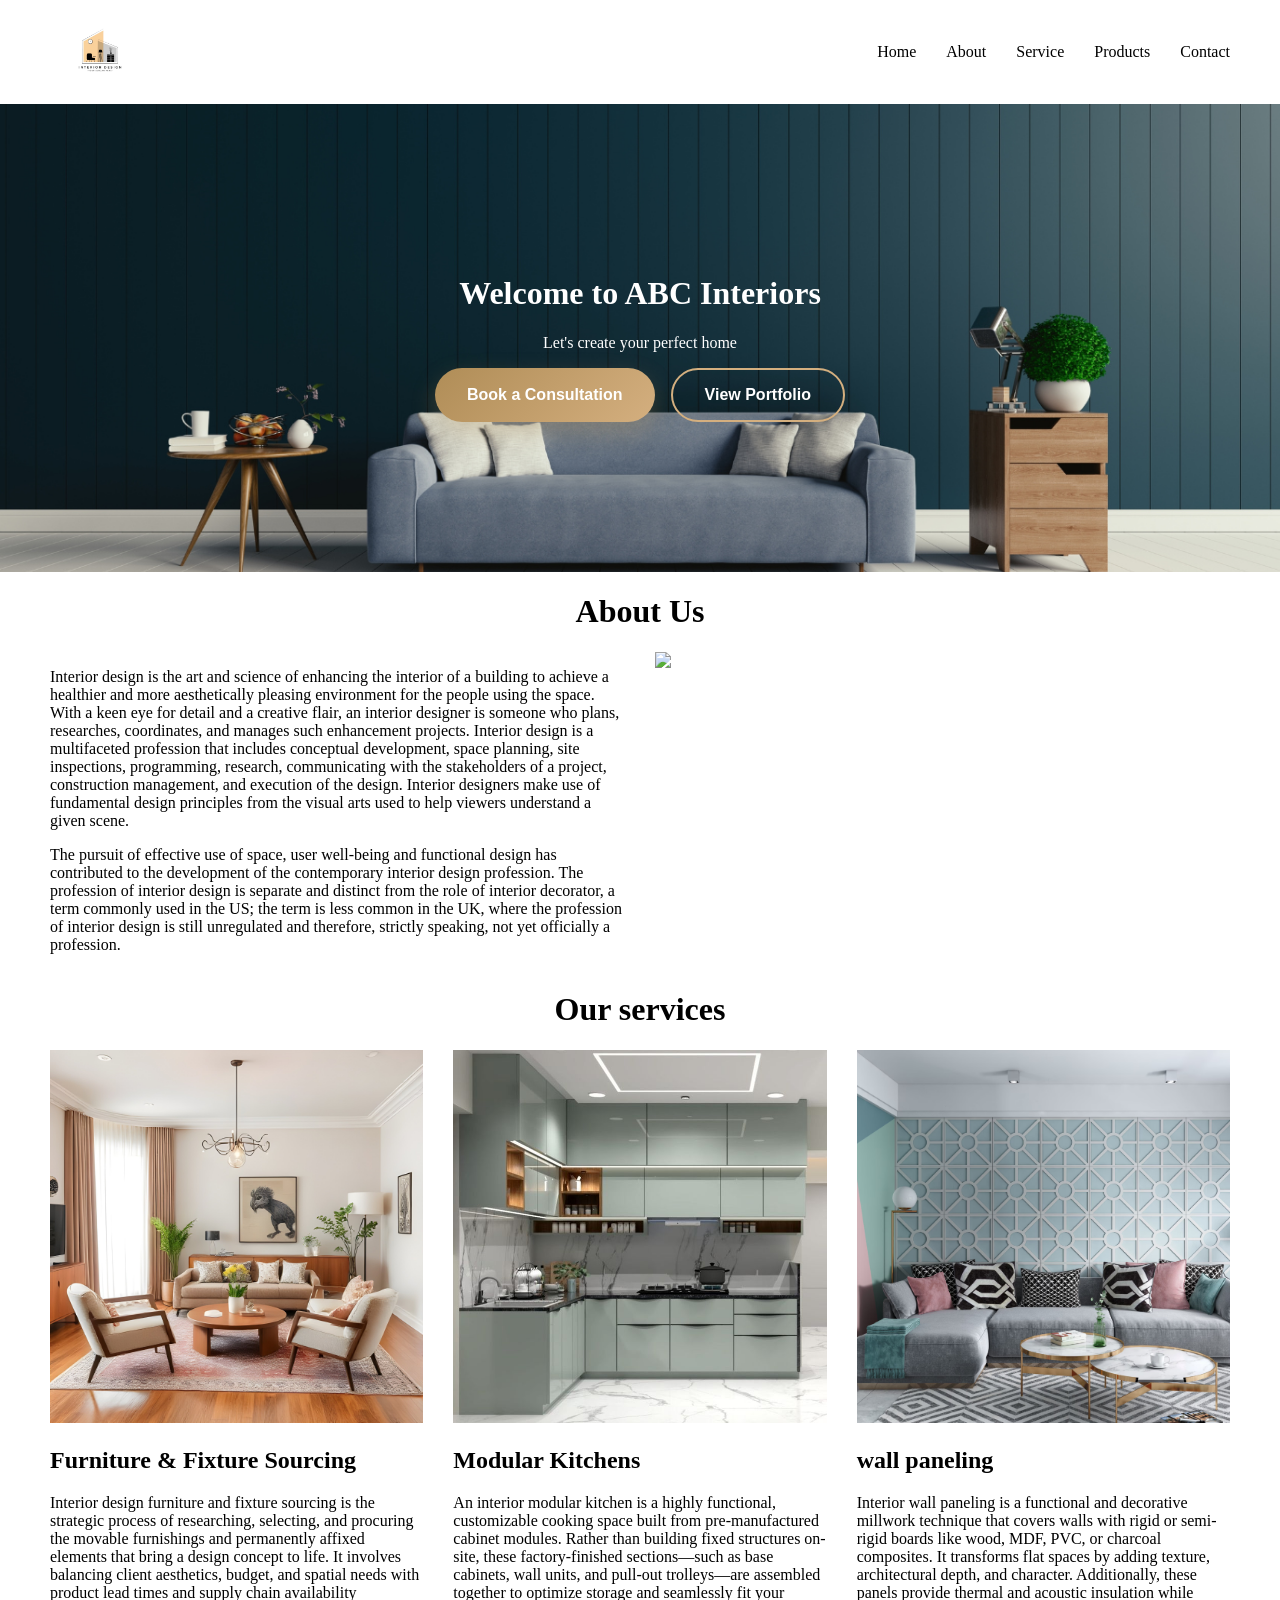
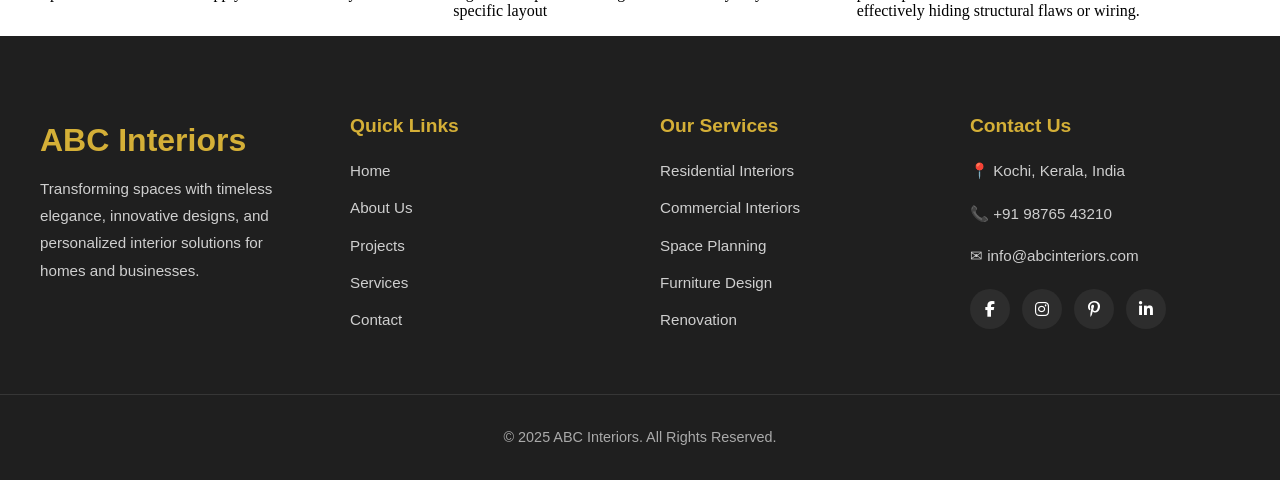
==== index.html @ b8c44504 "Add files via upload" ====
<!DOCTYPE html>
<html lang="en">
<head>
	<meta charset="UTF-8">
	<meta name="viewport" content="width=device-width, initial-scale=1.0">
	<title>Home page</title>
 	<link rel="stylesheet" href="styles.css">
	
</head>
<body >
	<header>
		<div class="logo-box">
			<img src="LOGO1.avif" alt="" id="logo-image">
		</div>
		<div class="link-box">
			<ul>
				<li><a href="index.html">Home</a></li>
				<li><a href="about.html">About</a></li>
				<li><a href="#">Service</a></li>
				<li><a href="#">Products</a></li>
				<li><a href="#">Contact</a></li>
			</ul>
		</div>
	</header>

<div id="hero">
<h1>Welcome to ABC Interiors</h1>
<p>Let's create your perfect home</p>
<div class="cta-container">
  <a href="#consultation" class="cta-btn primary">
    Book a Consultation
  </a>

  <a href="#portfolio" class="cta-btn secondary">
    View Portfolio
  </a>
</div>
</div>
<div>
	<h1 class="sec-title">About Us</h1>
</div>
<div id="about-box">
	<div id="about-text-box">
		<p>Interior design is the art and science of enhancing the interior of a building to achieve a healthier and more aesthetically pleasing environment for the people using the space. With a keen eye for detail and a creative flair, an interior designer is someone who plans, researches, coordinates, and manages such enhancement projects. Interior design is a multifaceted profession that includes conceptual development, space planning, site inspections, programming, research, communicating with the stakeholders of a project, construction management, and execution of the design. Interior designers make use of fundamental design principles from the visual arts used to help viewers understand a given scene.</p>
		<p>The pursuit of effective use of space, user well-being and functional design has contributed to the development of the contemporary interior design profession. The profession of interior design is separate and distinct from the role of interior decorator, a term commonly used in the US; the term is less common in the UK, where the profession of interior design is still unregulated and therefore, strictly speaking, not yet officially a profession.</p>
	</div>
	<div id="about-image-box">
		<img src="about us.jpg" id="about-image">
	</div>
</div>
<div>
	<h1 class="sec-title">Our services</h1>
</div>
<div id="services-box">
	<div class="service-box">
		<img src="service.jpeg" class="service-image">
		<h2>Furniture & Fixture Sourcing</h2>
		<p>Interior design furniture and fixture sourcing is the strategic process of researching, selecting, and procuring the movable furnishings and permanently affixed elements that bring a design concept to life. It involves balancing client aesthetics, budget, and spatial needs with product lead times and supply chain availability</p>
	</div>
	<div class="service-box">
		<img src="service 2.jpeg" class="service-image">
		<h2>Modular Kitchens</h2>
		<p>An interior modular kitchen is a highly functional, customizable cooking space built from pre-manufactured cabinet modules. Rather than building fixed structures on-site, these factory-finished sections—such as base cabinets, wall units, and pull-out trolleys—are assembled together to optimize storage and seamlessly fit your specific layout</p>
	</div>
	<div class="service-box">
		<img src="service 3.avif" class="service-image">
		<h2>wall paneling</h2>
		<p>Interior wall paneling is a functional and decorative millwork technique that covers walls with rigid or semi-rigid boards like wood, MDF, PVC, or charcoal composites. It transforms flat spaces by adding texture, architectural depth, and character. Additionally, these panels provide thermal and acoustic insulation while effectively hiding structural flaws or wiring.</p>
	</div>
	</div>
	<footer class="footer">
    <div class="footer-container">

        <!-- Company Info -->
        <div class="footer-section">
            <h2 class="logo">ABC Interiors</h2>
            <p>
                Transforming spaces with timeless elegance, innovative designs,
                and personalized interior solutions for homes and businesses.
            </p>
        </div>

        <!-- Quick Links -->
        <div class="footer-section">
            <h3>Quick Links</h3>
            <ul>
                <li><a href="#">Home</a></li>
                <li><a href="#">About Us</a></li>
                <li><a href="#">Projects</a></li>
                <li><a href="#">Services</a></li>
                <li><a href="#">Contact</a></li>
            </ul>
        </div>

        <!-- Services -->
        <div class="footer-section">
            <h3>Our Services</h3>
            <ul>
                <li><a href="#">Residential Interiors</a></li>
                <li><a href="#">Commercial Interiors</a></li>
                <li><a href="#">Space Planning</a></li>
                <li><a href="#">Furniture Design</a></li>
                <li><a href="#">Renovation</a></li>
            </ul>
        </div>

        <!-- Contact -->
        <div class="footer-section">
            <h3>Contact Us</h3>
            <p>📍 Kochi, Kerala, India</p>
            <p>📞 +91 98765 43210</p>
            <p>✉ info@abcinteriors.com</p>

            <div class="social-icons">
                <a href="#"><i class="fab fa-facebook-f"></i></a>
                <a href="#"><i class="fab fa-instagram"></i></a>
                <a href="#"><i class="fab fa-pinterest-p"></i></a>
                <a href="#"><i class="fab fa-linkedin-in"></i></a>
            </div>
        </div>

    </div>

    <div class="footer-bottom">
        <p>&copy; 2025 ABC Interiors. All Rights Reserved.</p>
    </div>
</footer>

<!-- Font Awesome -->
<link rel="stylesheet" href="https://cdnjs.cloudflare.com/ajax/libs/font-awesome/6.5.1/css/all.min.css">


</body>
</html>
---- styles.css ----
body{
			margin:0px;	
		}
		ul{
			margin: 0px;
			padding: 0px;
		}
		/*header*/
		header{
			display: flex;
			justify-content: space-between;
			align-items: center;
			padding: 0px 50px;
		}
		img#logo-image{    
			height: 100px;
		}
		.link-box ul{
			display: flex;
			list-style-type: none;
			gap: 30px;
		}
		.link-box ul li a{
			text-decoration: none;
			color: black;
		}
		.link-box ul li a:hover{
			color: blue;
			text-decoration: underline;
		}

		@media (max-width: 768px){
			header{
			flex-wrap: wrap;
			justify-content: center;
			align-items: center;
			padding: 0px 15px;
		}
		.link-box ul{
			margin-bottom: 20px;
		}
		}
		/* HERO SECTION */
		#hero{
			/* background-color:indigo; */
			background-image: url(hero.bg..png);
			background-size: cover;
			background-position: center;
			color:white;
			padding: 150px 50px;
			text-align: center;
			
		}
		.sec-title{
			text-align:center;
		}
		@media (max-width: 768px){
			#hero{
				padding:50px 15px;
				 text-align: center;
			}
		}

		/* ABOUT section */
		#about-box{
			display:flex;
			 padding:0px 50px; 
			 gap:30px;
		}
		#about-text-box{
			width:50%;
		}
		#about-image-box{
			width:50%;
		}
		#about-image{
			width:100%;
		}
		@media (max-width: 768px){
			#about-box{
			 padding:0px 15px; 
			flex-wrap: wrap;
			}	
			#about-text-box,#about-image-box{
				width: 100%;
			}
			#about-text-box{
			text-align: justify;
		}
		}
			

		 /* services section */
        #services-box{
            padding:0px 50px;
            display:flex;
            gap:30px;
        }
        .service-box{
            width:33.33%;
        }
        .service-image{
            width:100%;
        }
		@media (max-width: 768px){
		 #services-box{
            padding:0px 15px;
           flex-wrap: wrap;
        }	
		 .service-box{
            width:100%;
        }
		}

		/* cta button */
		.cta-container {
		  display: flex;
		  gap: 16px;
		  flex-wrap: wrap;
		  justify-content: center;
}

.cta-btn {
  display: inline-flex;
  align-items: center;
  justify-content: center;
  padding: 16px 32px;
  border-radius: 50px;
  font-family: "Poppins", sans-serif;
  font-size: 16px;
  font-weight: 600;
  text-decoration: none;
  transition: all 0.3s ease;
  cursor: pointer;
}

/* Consultation Button */
.cta-btn.primary {
  background: linear-gradient(135deg, #b08d57, #d4af7f);
  color: #ffffff;
  box-shadow: 0 10px 25px rgba(176, 141, 87, 0.3);
}

.cta-btn.primary:hover {
  transform: translateY(-3px);
  box-shadow: 0 15px 30px rgba(176, 141, 87, 0.4);
}

/* Portfolio Button */
.cta-btn.secondary {
  background: transparent;
  color: #ffffff;
  border: 2px solid #d4af7f;
}

.cta-btn.secondary:hover {
  background: #d4af7f;
  color: #ffffff;
  transform: translateY(-3px);
}
/* footer */
.footer {
    background: #1f1f1f;
    color: #f5f5f5;
    padding-top: 60px;
    font-family: 'Poppins', sans-serif;
}

.footer-container {
    max-width: 1200px;
    margin: auto;
    padding: 0 30px;
    display: grid;
    grid-template-columns: repeat(auto-fit, minmax(220px, 1fr));
    gap: 40px;
}

.footer-section h3 {
    margin-bottom: 20px;
    color: #d4af37;
    font-size: 1.2rem;
}

.logo {
    color: #d4af37;
    margin-bottom: 15px;
    font-size: 2rem;
    font-weight: 700;
}

.footer-section p,
.footer-section li {
    color: #cfcfcf;
    line-height: 1.8;
    font-size: 0.95rem;
}

.footer-section ul {
    list-style: none;
    padding: 0;
}

.footer-section ul li {
    margin-bottom: 10px;
}

.footer-section a {
    color: #cfcfcf;
    text-decoration: none;
    transition: all 0.3s ease;
}

.footer-section a:hover {
    color: #d4af37;
    padding-left: 5px;
}

.social-icons {
    margin-top: 20px;
    display: flex;
    gap: 12px;
}

.social-icons a {
    width: 40px;
    height: 40px;
    background: #2d2d2d;
    display: flex;
    align-items: center;
    justify-content: center;
    border-radius: 50%;
    color: #fff;
    transition: 0.3s;
}

.social-icons a:hover {
    background: #d4af37;
    color: #1f1f1f;
    transform: translateY(-3px);
}

.footer-bottom {
    margin-top: 50px;
    border-top: 1px solid rgba(255,255,255,0.1);
    text-align: center;
    padding: 20px;
}

.footer-bottom p {
    color: #aaa;
    font-size: 0.9rem;
}

/* Responsive */
@media (max-width: 768px) {
    .footer {
        text-align: center;
    }

    .social-icons {
        justify-content: center;
    }
}
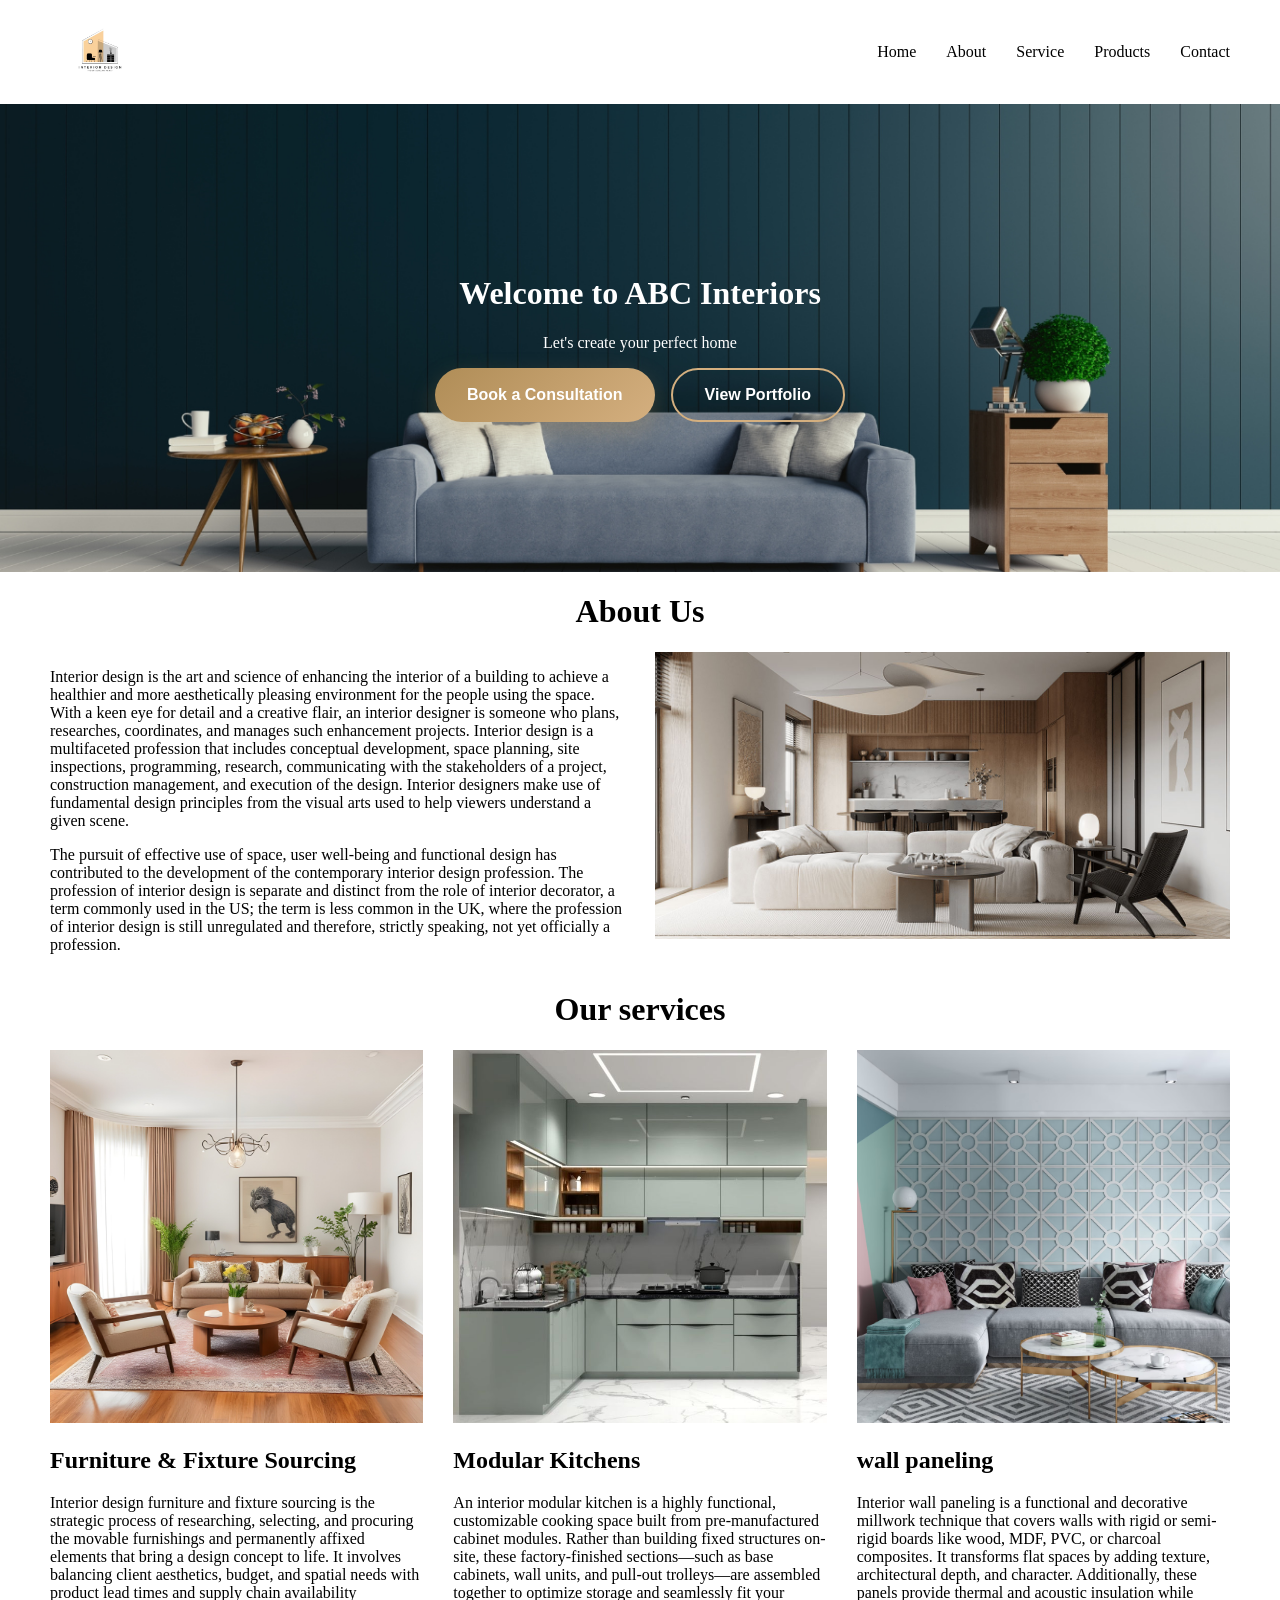
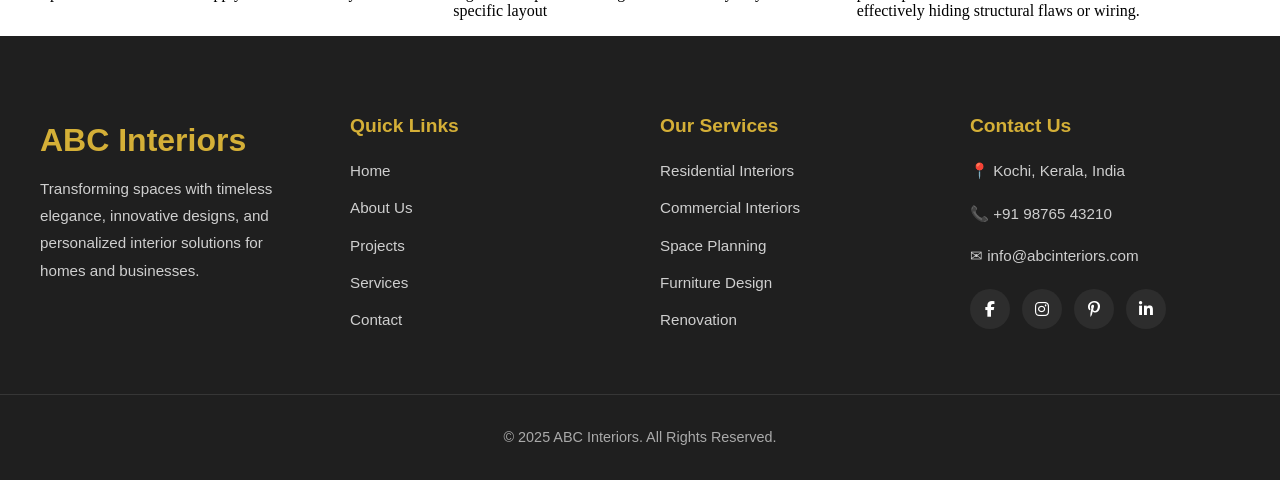
==== commit 1104aecb: "Fix HTML formatting and structure" ====
--- a/index.html
+++ b/index.html
@@ -45,7 +45,7 @@
 		<p>The pursuit of effective use of space, user well-being and functional design has contributed to the development of the contemporary interior design profession. The profession of interior design is separate and distinct from the role of interior decorator, a term commonly used in the US; the term is less common in the UK, where the profession of interior design is still unregulated and therefore, strictly speaking, not yet officially a profession.</p>
 	</div>
 	<div id="about-image-box">
-		<img src="about us.jpg" id="about-image">
+		<img src="About us.jpg" id="about-image">
 	</div>
 </div>
 <div>
